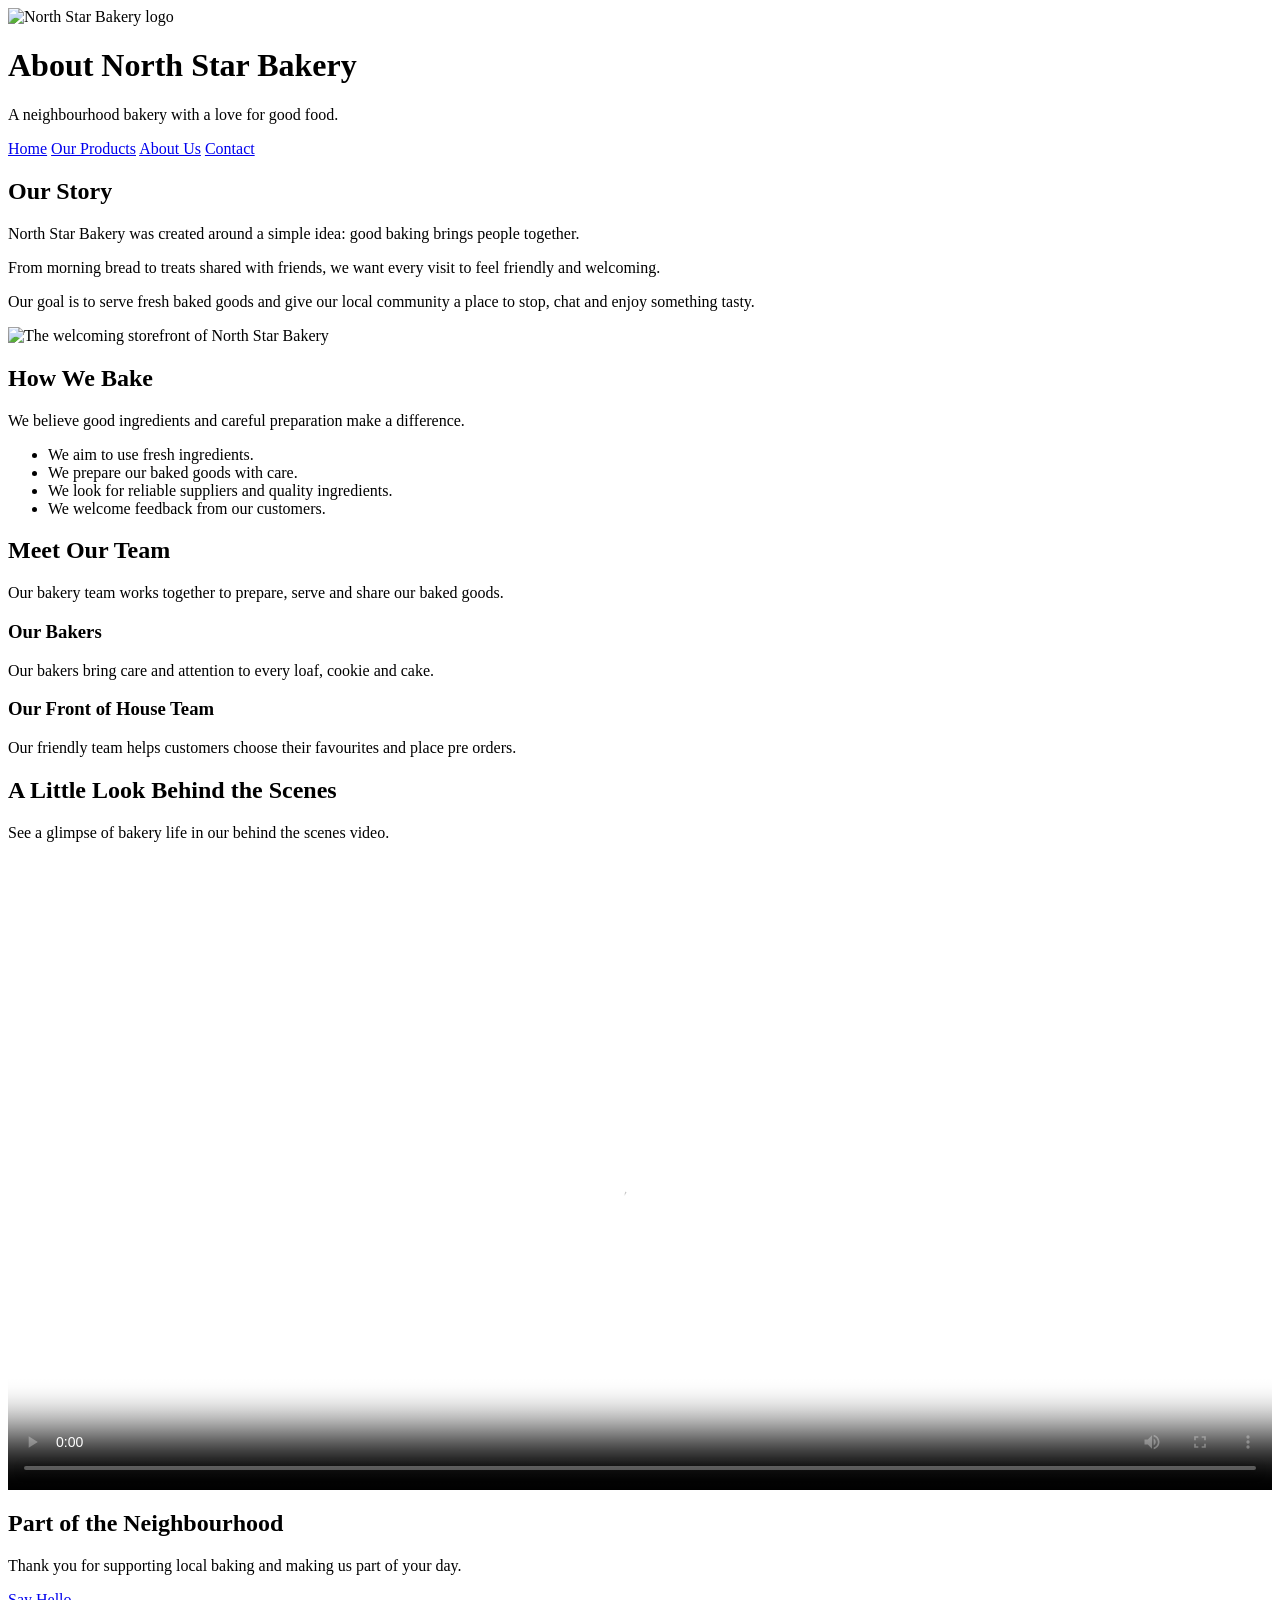
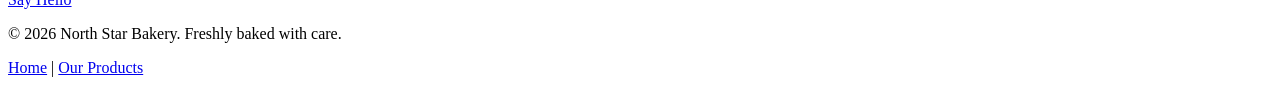
==== about.html @ c67c1ec7 "Create about.html" ====
<html lang="en">
<head>
  <meta charset="UTF-8">
  <meta name="viewport" content="width=device-width, initial-scale=1.0">
  <title>North Star Bakery</title>
  <link rel="stylesheet" href="styles.css">
</head>
    <meta charset="UTF-8">
    <meta name="viewport" content="width=device-width, initial-scale=1.0">
    <title>About Us | North Star Bakery</title>
    <meta name="description" content="Learn about the people, values and baking traditions behind North Star Bakery.">
    <link rel="stylesheet" href="styles.css">
</head>
<body>
    <header>
        <img src="images/bakery-logo.png" alt="North Star Bakery logo" class="logo">
        <h1>About North Star Bakery</h1>
        <p>A neighbourhood bakery with a love for good food.</p>
    </header>

    <nav aria-label="Main navigation">
        <a href="index.html">Home</a>
        <a href="products.html">Our Products</a>
        <a href="about.html" aria-current="page">About Us</a>
        <a href="contact.html">Contact</a>
    </nav>

    <main>
        <section>
            <h2>Our Story</h2>
            <p>North Star Bakery was created around a simple idea: good baking brings people together.</p>
            <p>From morning bread to treats shared with friends, we want every visit to feel friendly and welcoming.</p>
            <p>Our goal is to serve fresh baked goods and give our local community a place to stop, chat and enjoy something tasty.</p>
            <img src="images/bakery-storefront.jpg" alt="The welcoming storefront of North Star Bakery" class="wide-image">
        </section>

        <section>
            <h2>How We Bake</h2>
            <p>We believe good ingredients and careful preparation make a difference.</p>
            <ul>
                <li>We aim to use fresh ingredients.</li>
                <li>We prepare our baked goods with care.</li>
                <li>We look for reliable suppliers and quality ingredients.</li>
                <li>We welcome feedback from our customers.</li>
            </ul>
        </section>

        <section>
            <h2>Meet Our Team</h2>
            <p>Our bakery team works together to prepare, serve and share our baked goods.</p>
            <article class="card">
                <h3>Our Bakers</h3>
                <p>Our bakers bring care and attention to every loaf, cookie and cake.</p>
            </article>
            <article class="card">
                <h3>Our Front of House Team</h3>
                <p>Our friendly team helps customers choose their favourites and place pre orders.</p>
            </article>
        </section>

        <section>
            <h2>A Little Look Behind the Scenes</h2>
            <p>See a glimpse of bakery life in our behind the scenes video.</p>
            <video controls width="100%" poster="images/bakery-storefront.jpg">
                <source src="media/bakery-behind-scenes.mp4" type="video/mp4">
                Your browser cannot play this video. Please visit North Star Bakery to meet our team.
            </video>
        </section>

        <section>
            <h2>Part of the Neighbourhood</h2>
            <p>Thank you for supporting local baking and making us part of your day.</p>
            <a class="button" href="contact.html">Say Hello</a>
        </section>
    </main>

    <footer>
        <p>&copy; 2026 North Star Bakery. Freshly baked with care.</p>
        <p><a href="index.html">Home</a> | <a href="products.html">Our Products</a></p>
    </footer>
</body>
</html>
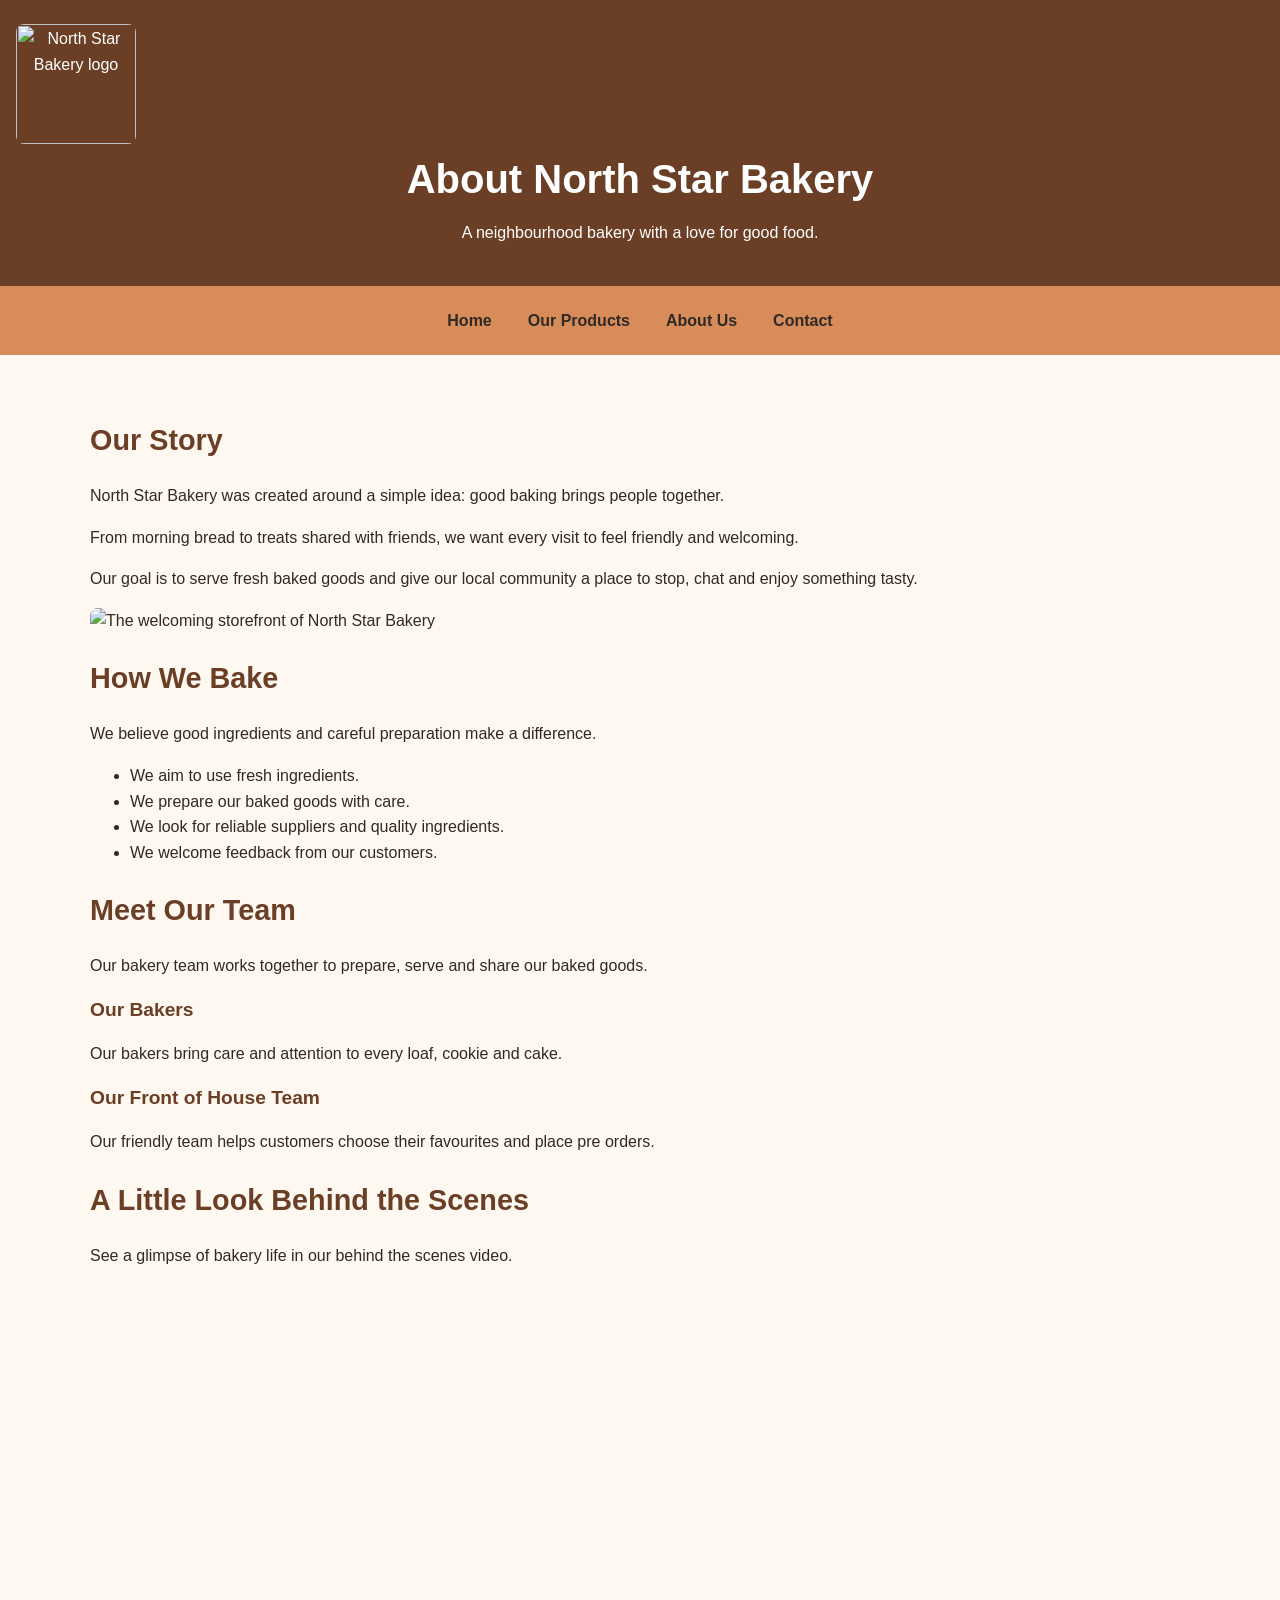
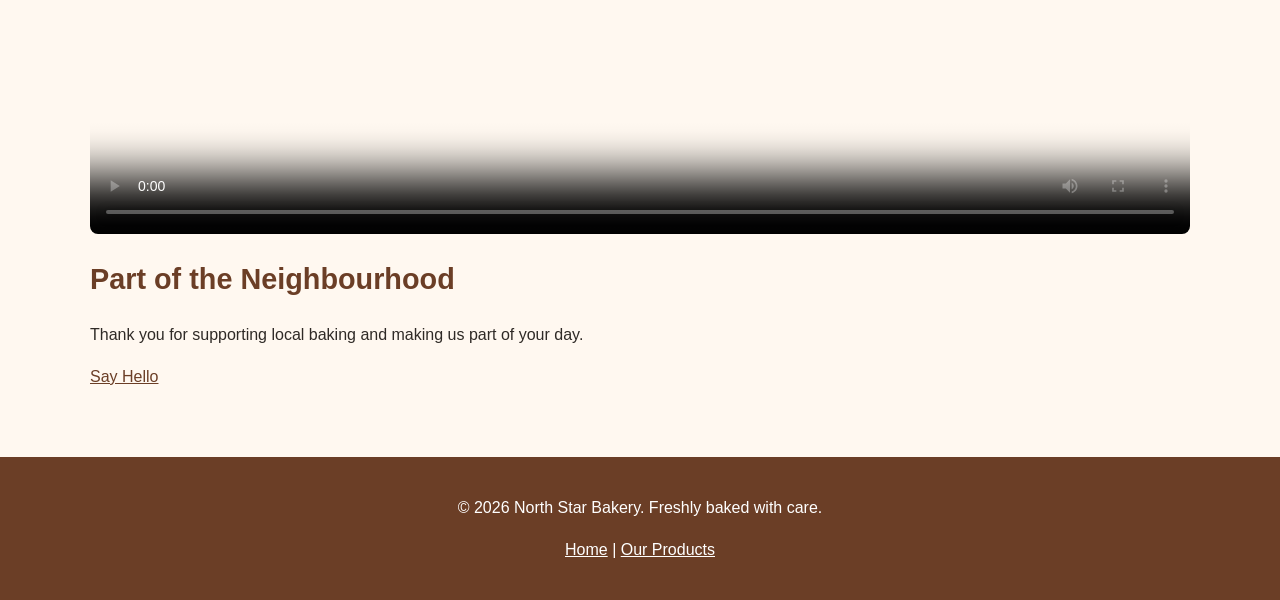
==== commit 3c1002ef: "Update about.html" ====
--- a/about.html
+++ b/about.html
@@ -1,20 +1,29 @@
 <html lang="en">
 <head>
-  <meta charset="UTF-8">
-  <meta name="viewport" content="width=device-width, initial-scale=1.0">
-  <title>North Star Bakery</title>
-  <link rel="stylesheet" href="styles.css">
-</head>
     <meta charset="UTF-8">
     <meta name="viewport" content="width=device-width, initial-scale=1.0">
+
     <title>About Us | North Star Bakery</title>
-    <meta name="description" content="Learn about the people, values and baking traditions behind North Star Bakery.">
+
+    <meta
+        name="description"
+        content="Learn about the people, values and baking traditions behind North Star Bakery."
+    >
+
     <link rel="stylesheet" href="styles.css">
 </head>
+
 <body>
+
     <header>
-        <img src="images/bakery-logo.png" alt="North Star Bakery logo" class="logo">
+        <img
+            src="images/bakery-logo.png"
+            alt="North Star Bakery logo"
+            class="logo"
+        >
+
         <h1>About North Star Bakery</h1>
+
         <p>A neighbourhood bakery with a love for good food.</p>
     </header>
 
@@ -26,17 +35,41 @@
     </nav>
 
     <main>
+
         <section>
             <h2>Our Story</h2>
-            <p>North Star Bakery was created around a simple idea: good baking brings people together.</p>
-            <p>From morning bread to treats shared with friends, we want every visit to feel friendly and welcoming.</p>
-            <p>Our goal is to serve fresh baked goods and give our local community a place to stop, chat and enjoy something tasty.</p>
-            <img src="images/bakery-storefront.jpg" alt="The welcoming storefront of North Star Bakery" class="wide-image">
+
+            <p>
+                North Star Bakery was created around a simple idea:
+                good baking brings people together.
+            </p>
+
+            <p>
+                From morning bread to treats shared with friends,
+                we want every visit to feel friendly and welcoming.
+            </p>
+
+            <p>
+                Our goal is to serve fresh baked goods and give our
+                local community a place to stop, chat and enjoy
+                something tasty.
+            </p>
+
+            <img
+                src="images/bakery-storefront_c.png"
+                alt="The welcoming storefront of North Star Bakery"
+                class="wide-image"
+            >
         </section>
 
         <section>
             <h2>How We Bake</h2>
-            <p>We believe good ingredients and careful preparation make a difference.</p>
+
+            <p>
+                We believe good ingredients and careful preparation
+                make a difference.
+            </p>
+
             <ul>
                 <li>We aim to use fresh ingredients.</li>
                 <li>We prepare our baked goods with care.</li>
@@ -47,36 +80,78 @@
 
         <section>
             <h2>Meet Our Team</h2>
-            <p>Our bakery team works together to prepare, serve and share our baked goods.</p>
+
+            <p>
+                Our bakery team works together to prepare, serve
+                and share our baked goods.
+            </p>
+
             <article class="card">
                 <h3>Our Bakers</h3>
-                <p>Our bakers bring care and attention to every loaf, cookie and cake.</p>
+
+                <p>
+                    Our bakers bring care and attention to every
+                    loaf, cookie and cake.
+                </p>
             </article>
+
             <article class="card">
                 <h3>Our Front of House Team</h3>
-                <p>Our friendly team helps customers choose their favourites and place pre orders.</p>
+
+                <p>
+                    Our friendly team helps customers choose
+                    their favourites and place pre orders.
+                </p>
             </article>
         </section>
 
         <section>
             <h2>A Little Look Behind the Scenes</h2>
-            <p>See a glimpse of bakery life in our behind the scenes video.</p>
-            <video controls width="100%" poster="images/bakery-storefront.jpg">
-                <source src="media/bakery-behind-scenes.mp4" type="video/mp4">
-                Your browser cannot play this video. Please visit North Star Bakery to meet our team.
+
+            <p>
+                See a glimpse of bakery life in our
+                behind the scenes video.
+            </p>
+
+            <video
+                controls
+                width="100%"
+                poster="images/bakery-storefront_c.png"
+            >
+                <source
+                    src="media/bakery-behind-scenes_c.mp4"
+                    type="video/mp4"
+                >
+
+                Your browser cannot play this video.
+                Please check your browser or video file.
             </video>
         </section>
 
         <section>
             <h2>Part of the Neighbourhood</h2>
-            <p>Thank you for supporting local baking and making us part of your day.</p>
+
+            <p>
+                Thank you for supporting local baking
+                and making us part of your day.
+            </p>
+
             <a class="button" href="contact.html">Say Hello</a>
         </section>
+
     </main>
 
     <footer>
-        <p>&copy; 2026 North Star Bakery. Freshly baked with care.</p>
-        <p><a href="index.html">Home</a> | <a href="products.html">Our Products</a></p>
+        <p>
+            &copy; 2026 North Star Bakery.
+            Freshly baked with care.
+        </p>
+
+        <p>
+            <a href="index.html">Home</a> |
+            <a href="products.html">Our Products</a>
+        </p>
     </footer>
+
 </body>
 </html>
--- a/styles.css
+++ b/styles.css
@@ -0,0 +1,338 @@
+
+/* North Star Bakery Website Styles */
+
+/* Colour palette */
+:root {
+  --cream: #FFF8F0;
+  --brown: #6B3E26;
+  --peach: #D88C5A;
+  --charcoal: #2F2A26;
+  --white: #FFFFFF;
+}
+
+/* Apply consistent sizing */
+* {
+  box-sizing: border-box;
+}
+
+/* Main page styles */
+body {
+  margin: 0;
+  padding: 0;
+  background-color: var(--cream);
+  color: var(--charcoal);
+  font-family: Arial, sans-serif;
+  font-size: 16px;
+  line-height: 1.6;
+}
+
+/* Header */
+header {
+  background-color: var(--brown);
+  color: var(--white);
+  text-align: center;
+  padding: 24px 16px;
+}
+
+header img {
+  width: 120px;
+  max-width: 100%;
+  height: auto;
+}
+
+header h1 {
+  margin: 10px 0;
+  color: var(--white);
+}
+
+/* Navigation */
+nav {
+  display: flex;
+  flex-direction: column;
+  align-items: center;
+  gap: 8px;
+  padding: 14px;
+  background-color: var(--peach);
+}
+
+nav a {
+  display: block;
+  padding: 8px 14px;
+  color: var(--charcoal);
+  font-weight: bold;
+  text-decoration: none;
+  border-radius: 5px;
+}
+
+nav a:hover,
+nav a:focus {
+  background-color: var(--cream);
+  text-decoration: underline;
+}
+
+/* Main content */
+main {
+  width: 92%;
+  max-width: 1100px;
+  margin: 0 auto;
+  padding: 24px 0;
+}
+
+/* Headings */
+h1,
+h2,
+h3 {
+  color: var(--brown);
+  line-height: 1.25;
+}
+
+h1 {
+  font-size: 2rem;
+}
+
+h2 {
+  font-size: 1.6rem;
+  margin-top: 28px;
+}
+
+h3 {
+  font-size: 1.2rem;
+}
+
+/* Paragraphs and links */
+p {
+  margin-bottom: 16px;
+}
+
+a {
+  color: var(--brown);
+}
+
+a:hover {
+  color: var(--charcoal);
+}
+
+/* Images and video */
+img,
+video {
+  display: block;
+  max-width: 100%;
+  height: auto;
+  border-radius: 8px;
+}
+
+figure {
+  margin: 24px 0;
+}
+
+figcaption {
+  margin-top: 8px;
+  font-size: 0.9rem;
+  font-style: italic;
+}
+
+/* Sections */
+section {
+  margin-bottom: 28px;
+}
+
+/* Product cards */
+.product-list {
+  display: flex;
+  flex-direction: column;
+  gap: 20px;
+}
+
+.product-card {
+  flex: 1 1 250px;
+  padding: 20px;
+  background-color: var(--white);
+  border: 1px solid var(--peach);
+  border-radius: 8px;
+}
+
+.product-card h2,
+.product-card h3 {
+  margin-top: 0;
+}
+
+/* Buttons */
+button,
+input[type="submit"] {
+  padding: 12px 18px;
+  background-color: var(--brown);
+  color: var(--white);
+  border: 2px solid var(--brown);
+  border-radius: 5px;
+  font: inherit;
+  font-weight: bold;
+  cursor: pointer;
+}
+
+button:hover,
+input[type="submit"]:hover {
+  background-color: var(--charcoal);
+}
+
+/* Contact form */
+form {
+  max-width: 650px;
+  margin: 20px auto;
+}
+
+fieldset {
+  margin-bottom: 20px;
+  padding: 20px;
+  border: 1px solid var(--peach);
+  border-radius: 8px;
+}
+
+legend {
+  padding: 0 8px;
+  color: var(--brown);
+  font-weight: bold;
+}
+
+label {
+  display: block;
+  margin-top: 12px;
+  font-weight: bold;
+}
+
+input,
+select,
+textarea {
+  display: block;
+  width: 100%;
+  margin-top: 5px;
+  padding: 10px;
+  border: 1px solid var(--brown);
+  border-radius: 5px;
+  background-color: var(--white);
+  color: var(--charcoal);
+  font: inherit;
+}
+
+textarea {
+  min-height: 120px;
+  resize: vertical;
+}
+
+/* Keyboard focus */
+a:focus,
+button:focus,
+input:focus,
+select:focus,
+textarea:focus {
+  outline: 3px solid var(--peach);
+  outline-offset: 3px;
+}
+
+/* Footer */
+footer {
+  padding: 22px 16px;
+  background-color: var(--brown);
+  color: var(--white);
+  text-align: center;
+}
+
+footer a {
+  color: var(--white);
+}
+
+/* Tablet and desktop layout */
+@media (min-width: 700px) {
+  nav {
+    flex-direction: row;
+    justify-content: center;
+    flex-wrap: wrap;
+  }
+
+  .product-list {
+    flex-direction: row;
+    flex-wrap: wrap;
+    align-items: stretch;
+  }
+
+  .product-card {
+    flex: 1 1 250px;
+  }
+
+  h1 {
+    font-size: 2.5rem;
+  }
+
+  main {
+    padding: 32px 0;
+  }
+}
+
+/* Larger screens */
+@media (min-width: 1000px) {
+  main {
+    padding: 40px 0;
+  }
+
+  h2 {
+    font-size: 1.8rem;
+  }
+  
+.featured-image {
+    display: block;
+    width: 100%;
+    max-width: 700px;
+    height: auto;
+    margin: 20px auto;
+    border-radius: 12px;
+    object-fit: contain;
+}
+  .product-card button,
+#contact-form button {
+    background-color: #6B3E26;
+    color: #FFF8F0;
+    border: none;
+    border-radius: 6px;
+    padding: 10px 14px;
+    cursor: pointer;
+    font: inherit;
+}
+
+#contact-form input,
+#contact-form textarea {
+    display: block;
+    width: 100%;
+    max-width: 500px;
+    box-sizing: border-box;
+    padding: 10px;
+    margin: 6px 0 12px;
+}
+
+.error-message {
+    color: #A12622;
+    margin: 4px 0 12px;
+    font-size: 0.9rem;
+}
+  .product-section {
+    margin: 30px auto;
+    padding: 20px;
+    max-width: 900px;
+    text-align: center;
+}
+
+.product-image {
+    display: block;
+    width: 100%;
+    max-width: 400px;
+    height: auto;
+    object-fit: contain;
+    margin: 16px auto;
+}
+
+.logo img {
+    display: block;
+    width: 120px;
+    max-width: 100%;
+    height: auto;
+    margin: 0 auto;
+}
+}
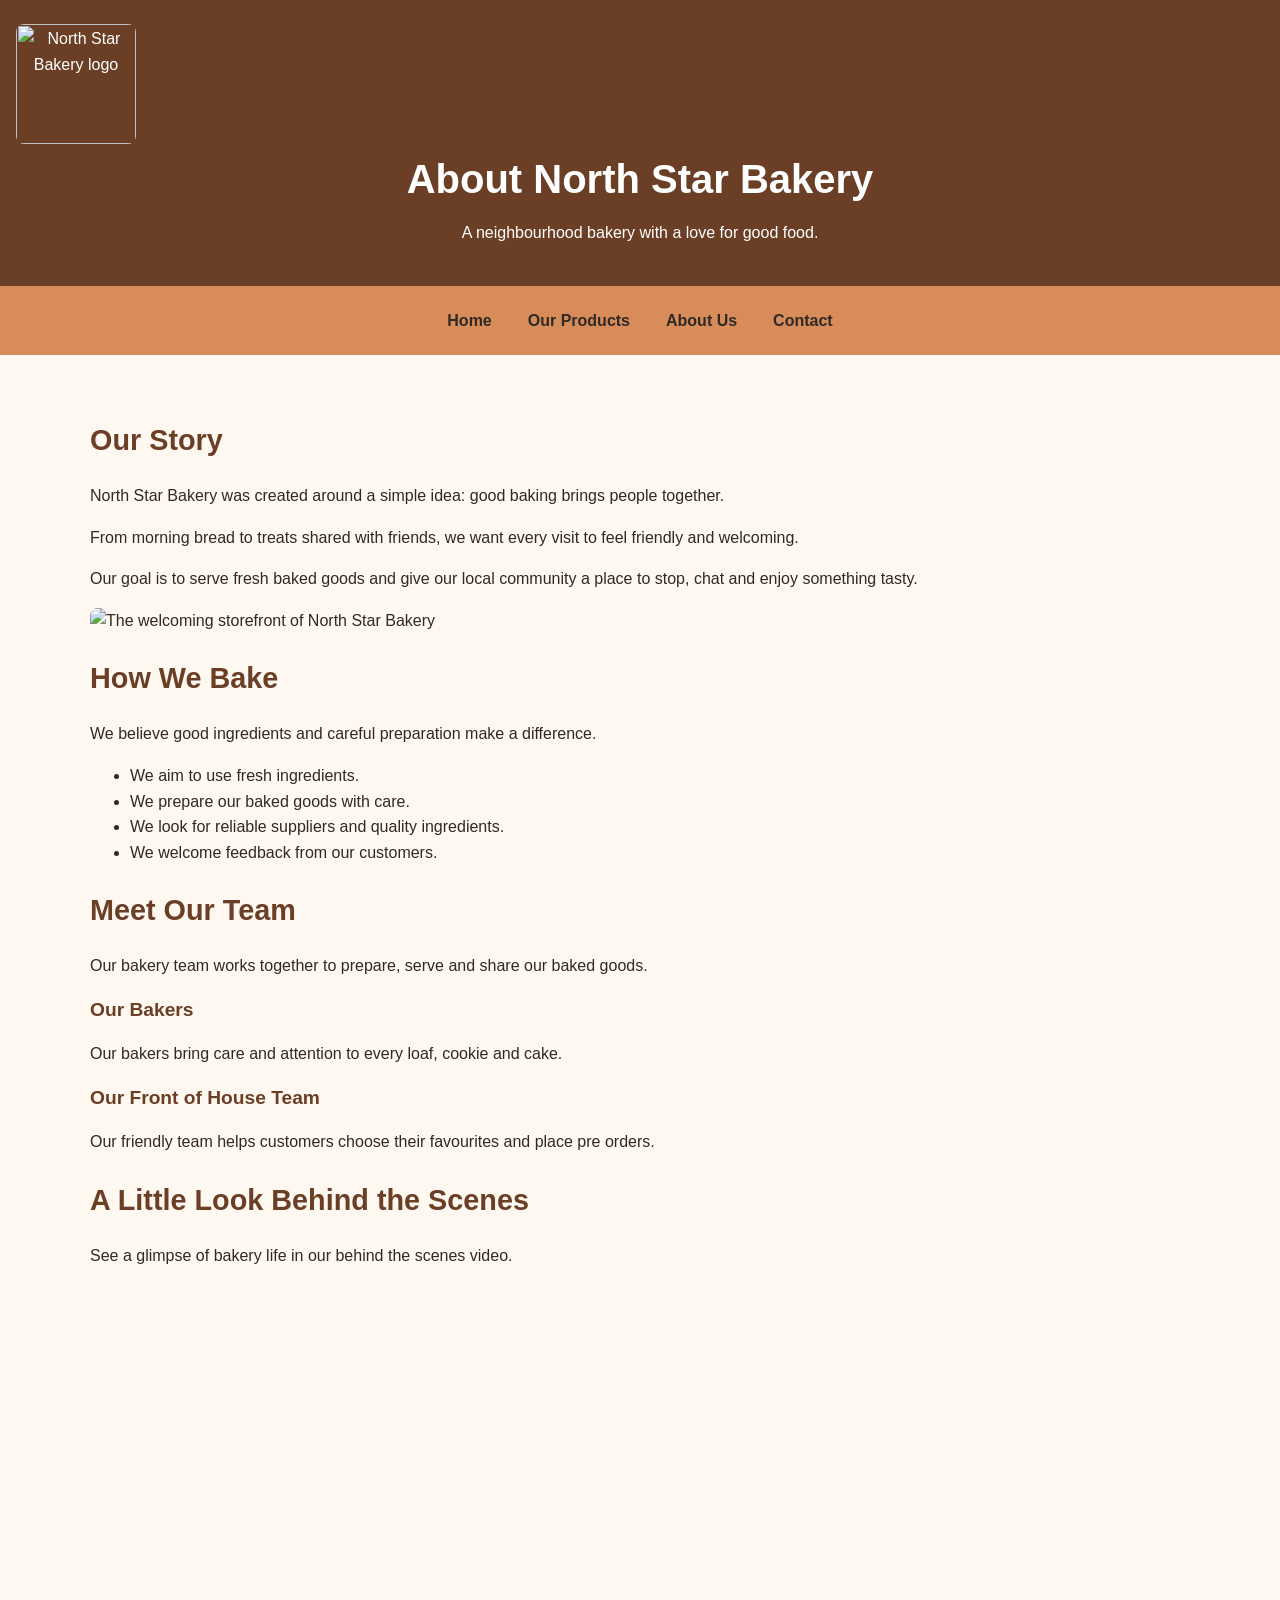
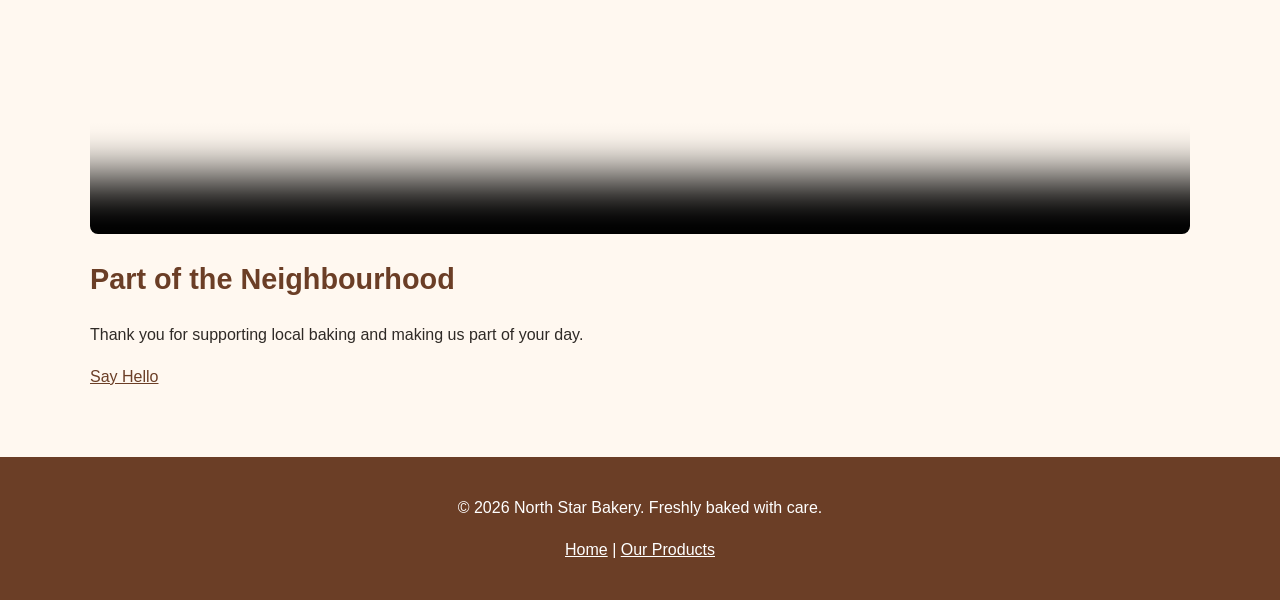
==== commit aeae7f65: "Update about.html" ====
--- a/about.html
+++ b/about.html
@@ -17,7 +17,7 @@
 
     <header>
         <img
-            src="images/bakery-logo.png"
+            src="images/bakery-logo_c.png"
             alt="North Star Bakery logo"
             class="logo"
         >
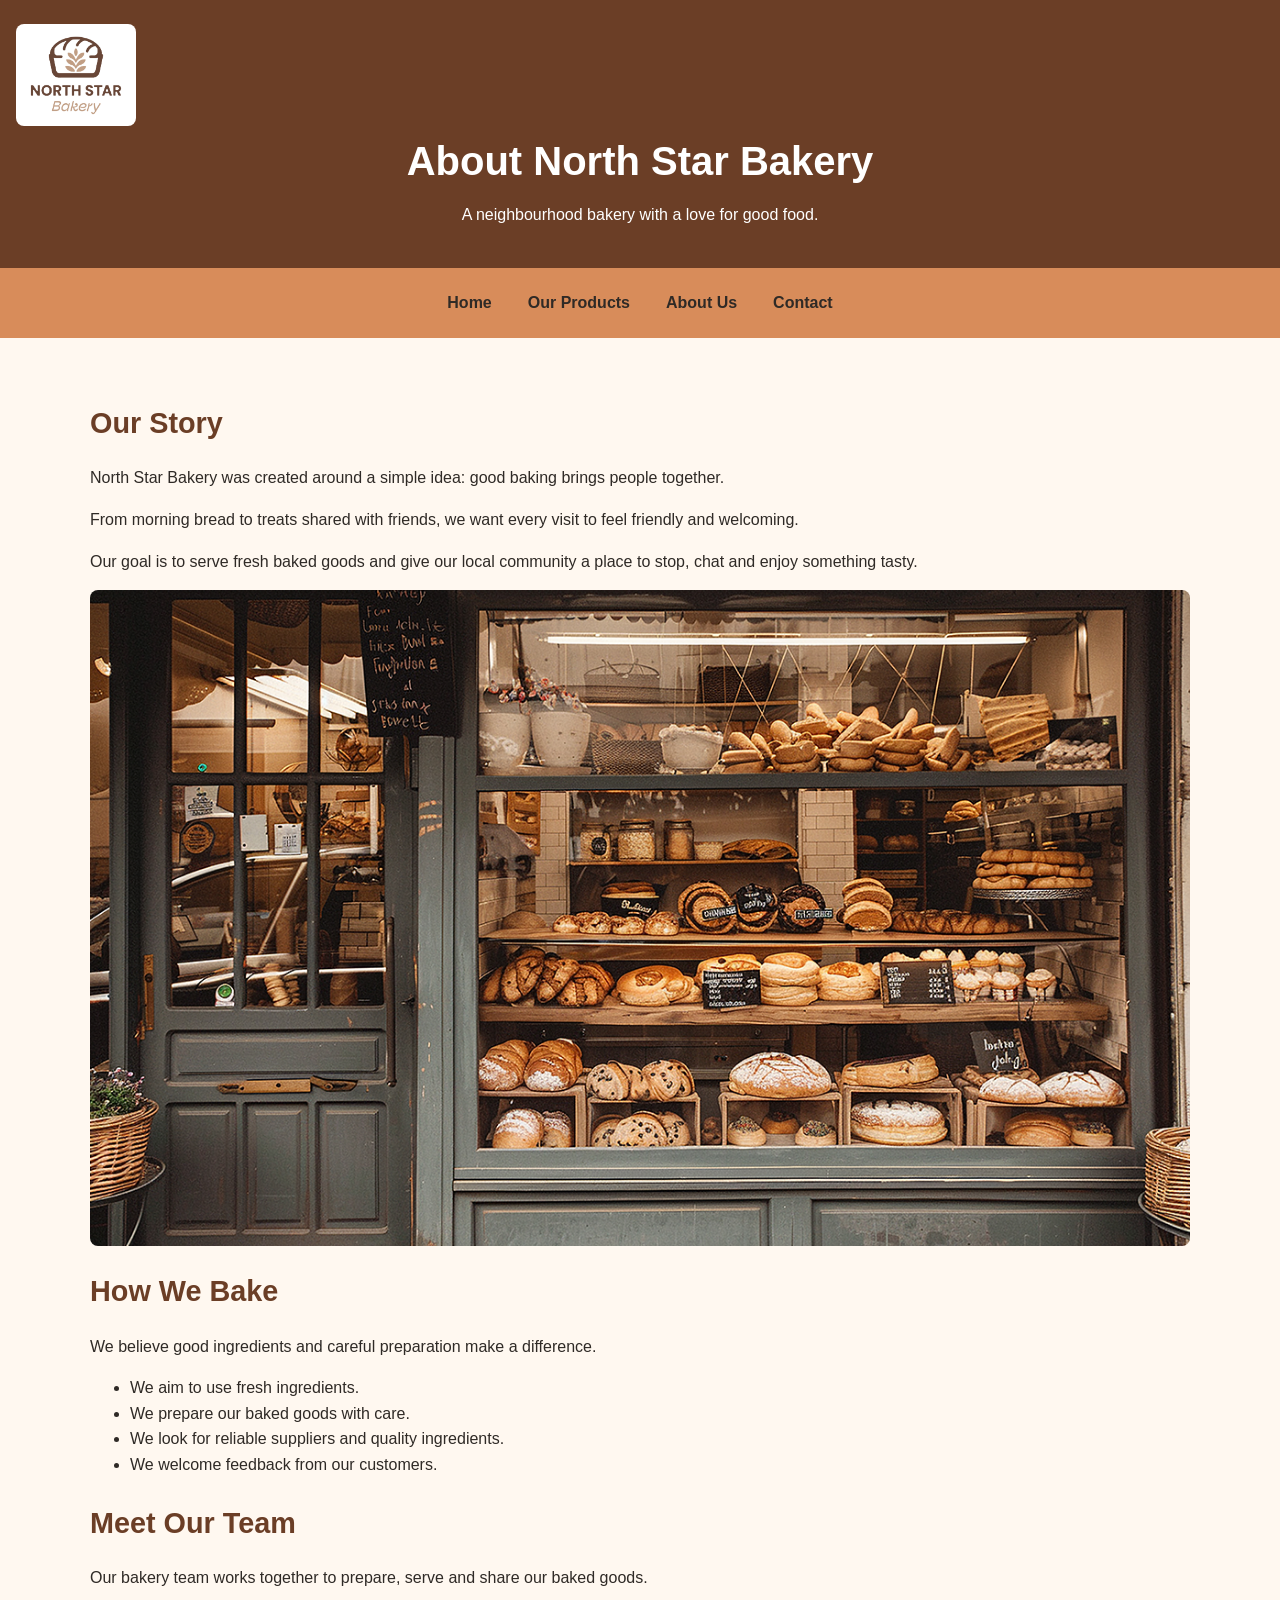
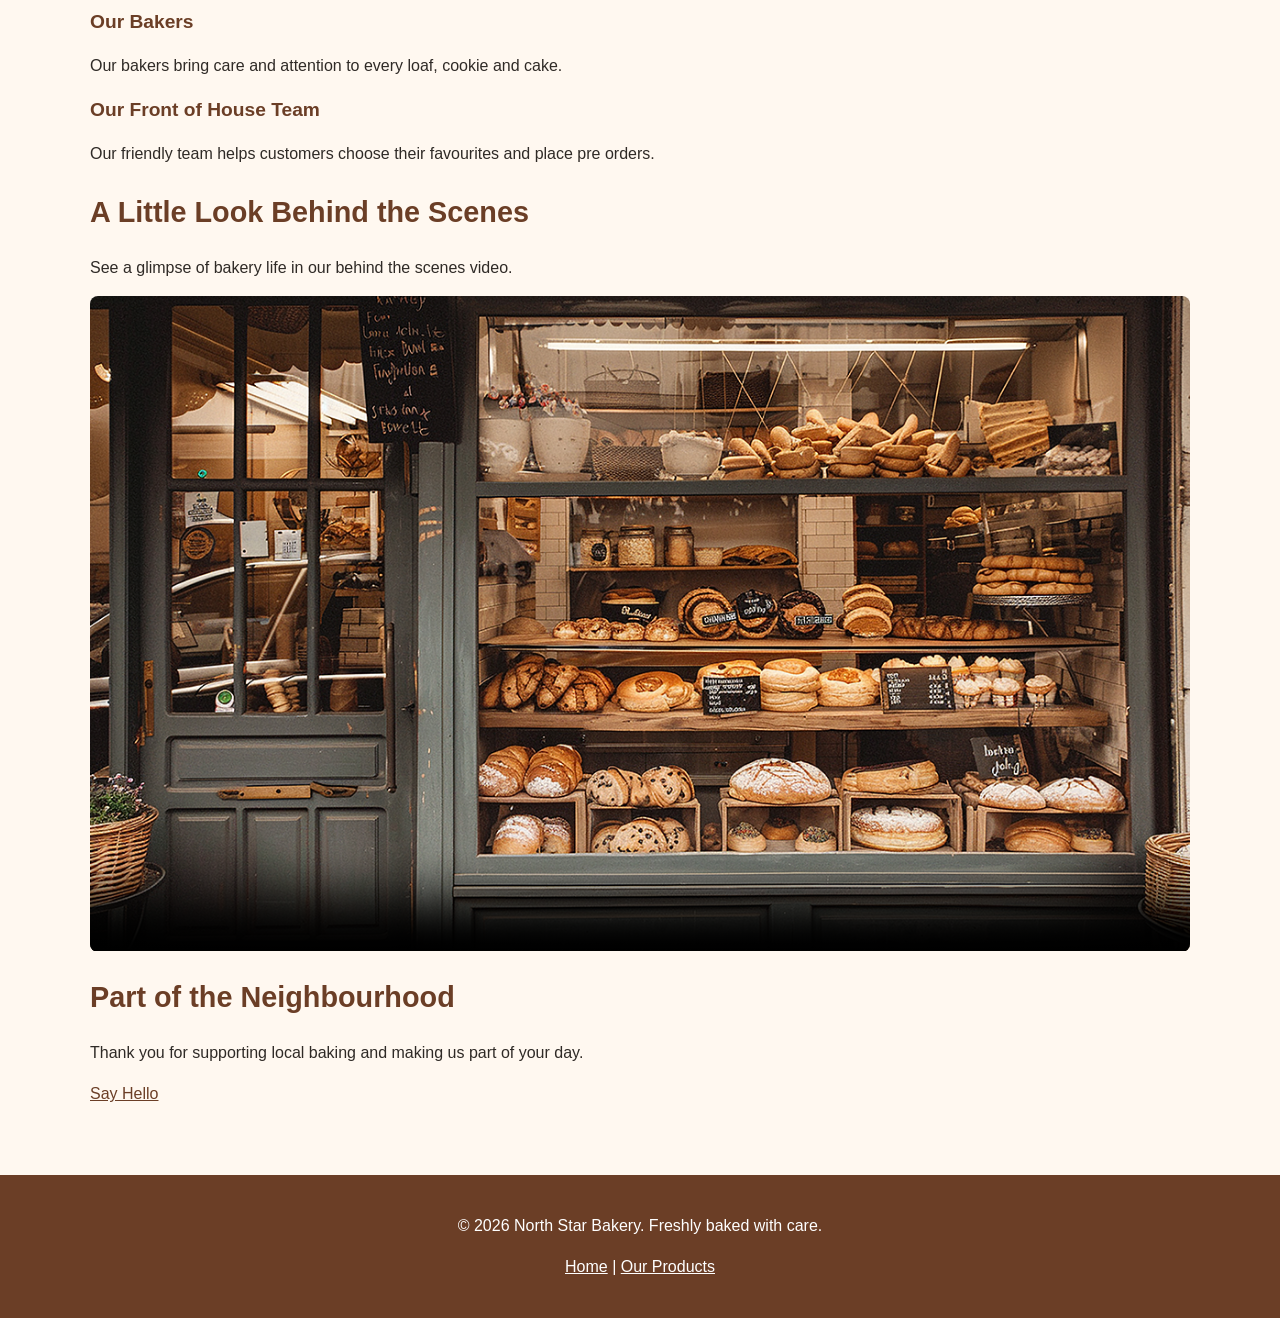
==== commit 16f5107d: "Update about.html" ====
--- a/about.html
+++ b/about.html
@@ -16,11 +16,12 @@
 <body>
 
     <header>
-        <img
-            src="images/bakery-logo_c.png"
-            alt="North Star Bakery logo"
-            class="logo"
-        >
+       <!-- Bakery logo -->
+<img
+    src="bakery-logo_c.png"
+    alt="North Star Bakery logo"
+    class="logo"
+>
 
         <h1>About North Star Bakery</h1>
 
@@ -55,11 +56,11 @@
                 something tasty.
             </p>
 
-            <img
-                src="images/bakery-storefront_c.png"
-                alt="The welcoming storefront of North Star Bakery"
-                class="wide-image"
-            >
+           <!-- Bakery storefront -->
+<img
+    src="bakery-storefront_c.png"
+    alt="The welcoming storefront of North Star Bakery"
+    class="wide-image"
         </section>
 
         <section>
@@ -113,19 +114,18 @@
                 behind the scenes video.
             </p>
 
-            <video
-                controls
-                width="100%"
-                poster="images/bakery-storefront_c.png"
-            >
-                <source
-                    src="media/bakery-behind-scenes_c.mp4"
-                    type="video/mp4"
-                >
-
-                Your browser cannot play this video.
-                Please check your browser or video file.
-            </video>
+            <!-- Behind the scenes video -->
+<video
+    controls
+    width="100%"
+    poster="bakery-storefront_c.png"
+>
+    <source
+        src="bakery-behind-scenes_c.mp4"
+        type="video/mp4"
+    >
+    Your browser cannot play this video.
+</video>
         </section>
 
         <section>
